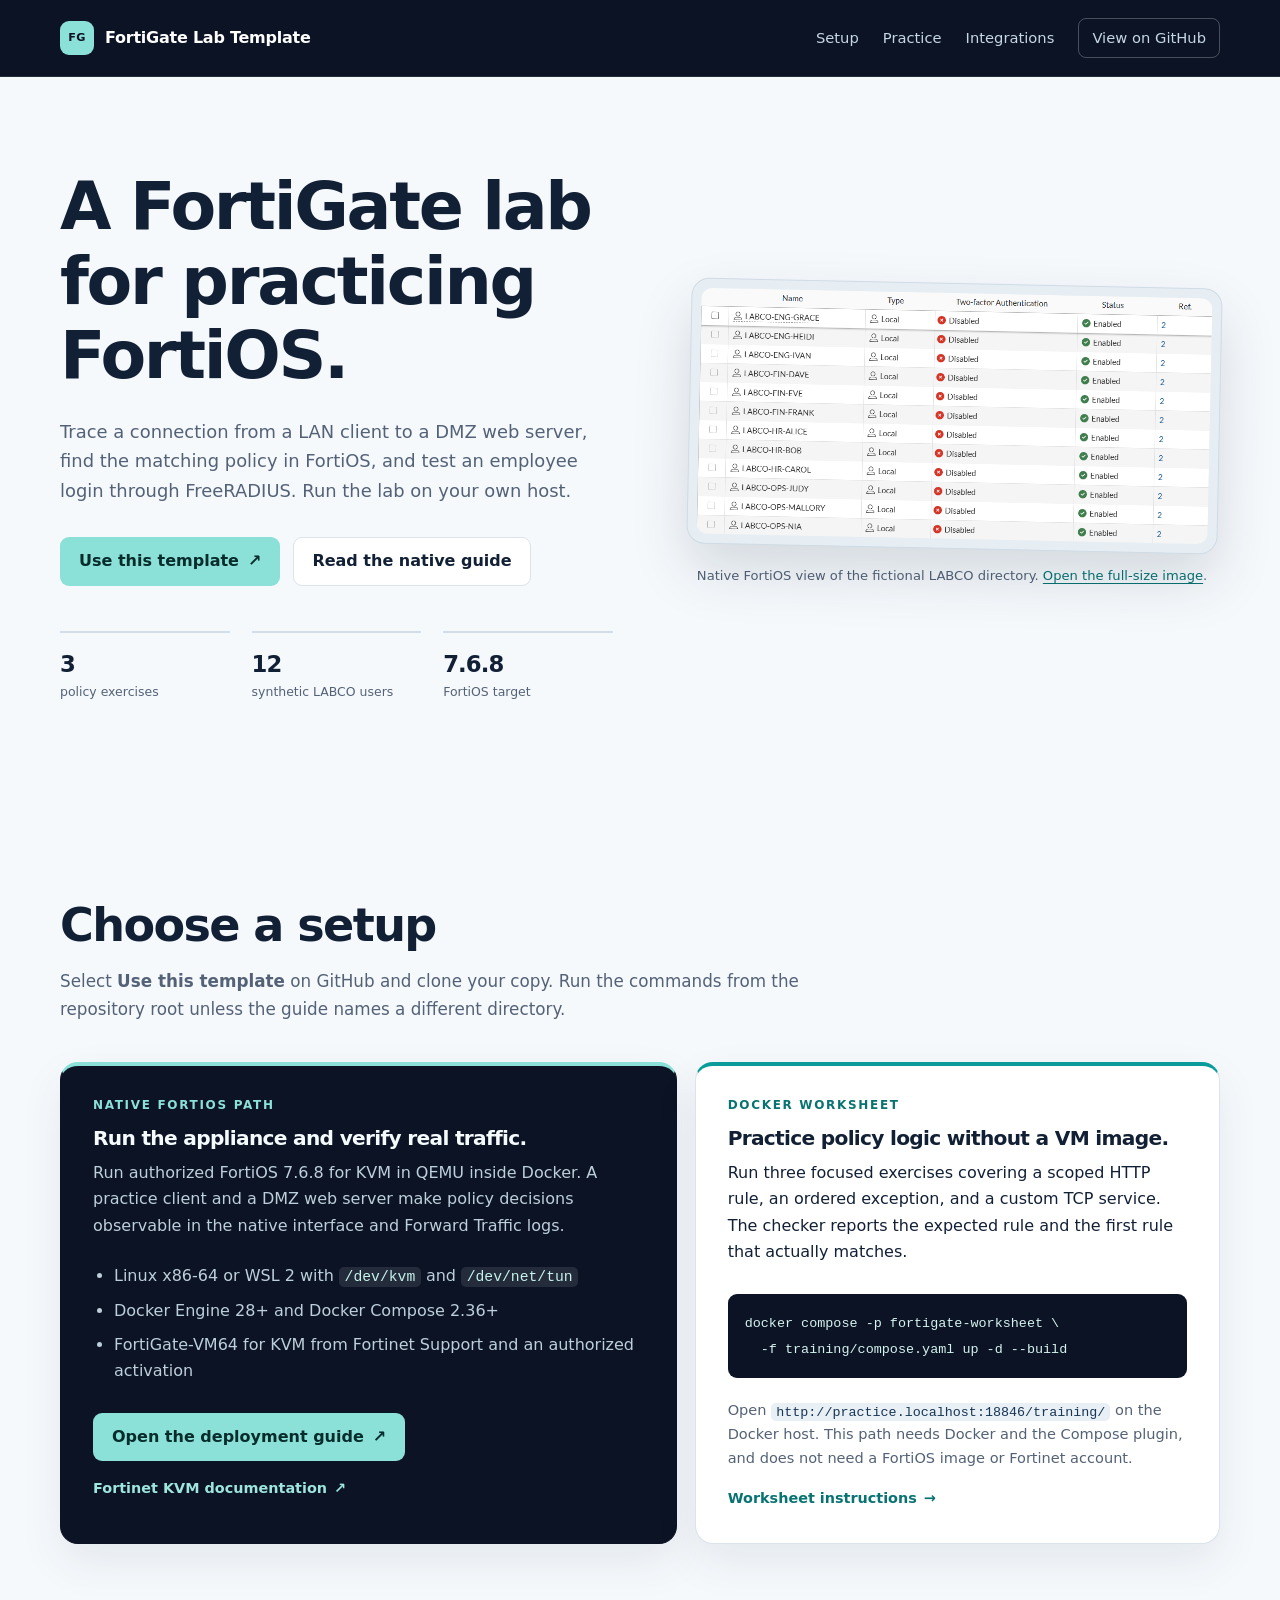
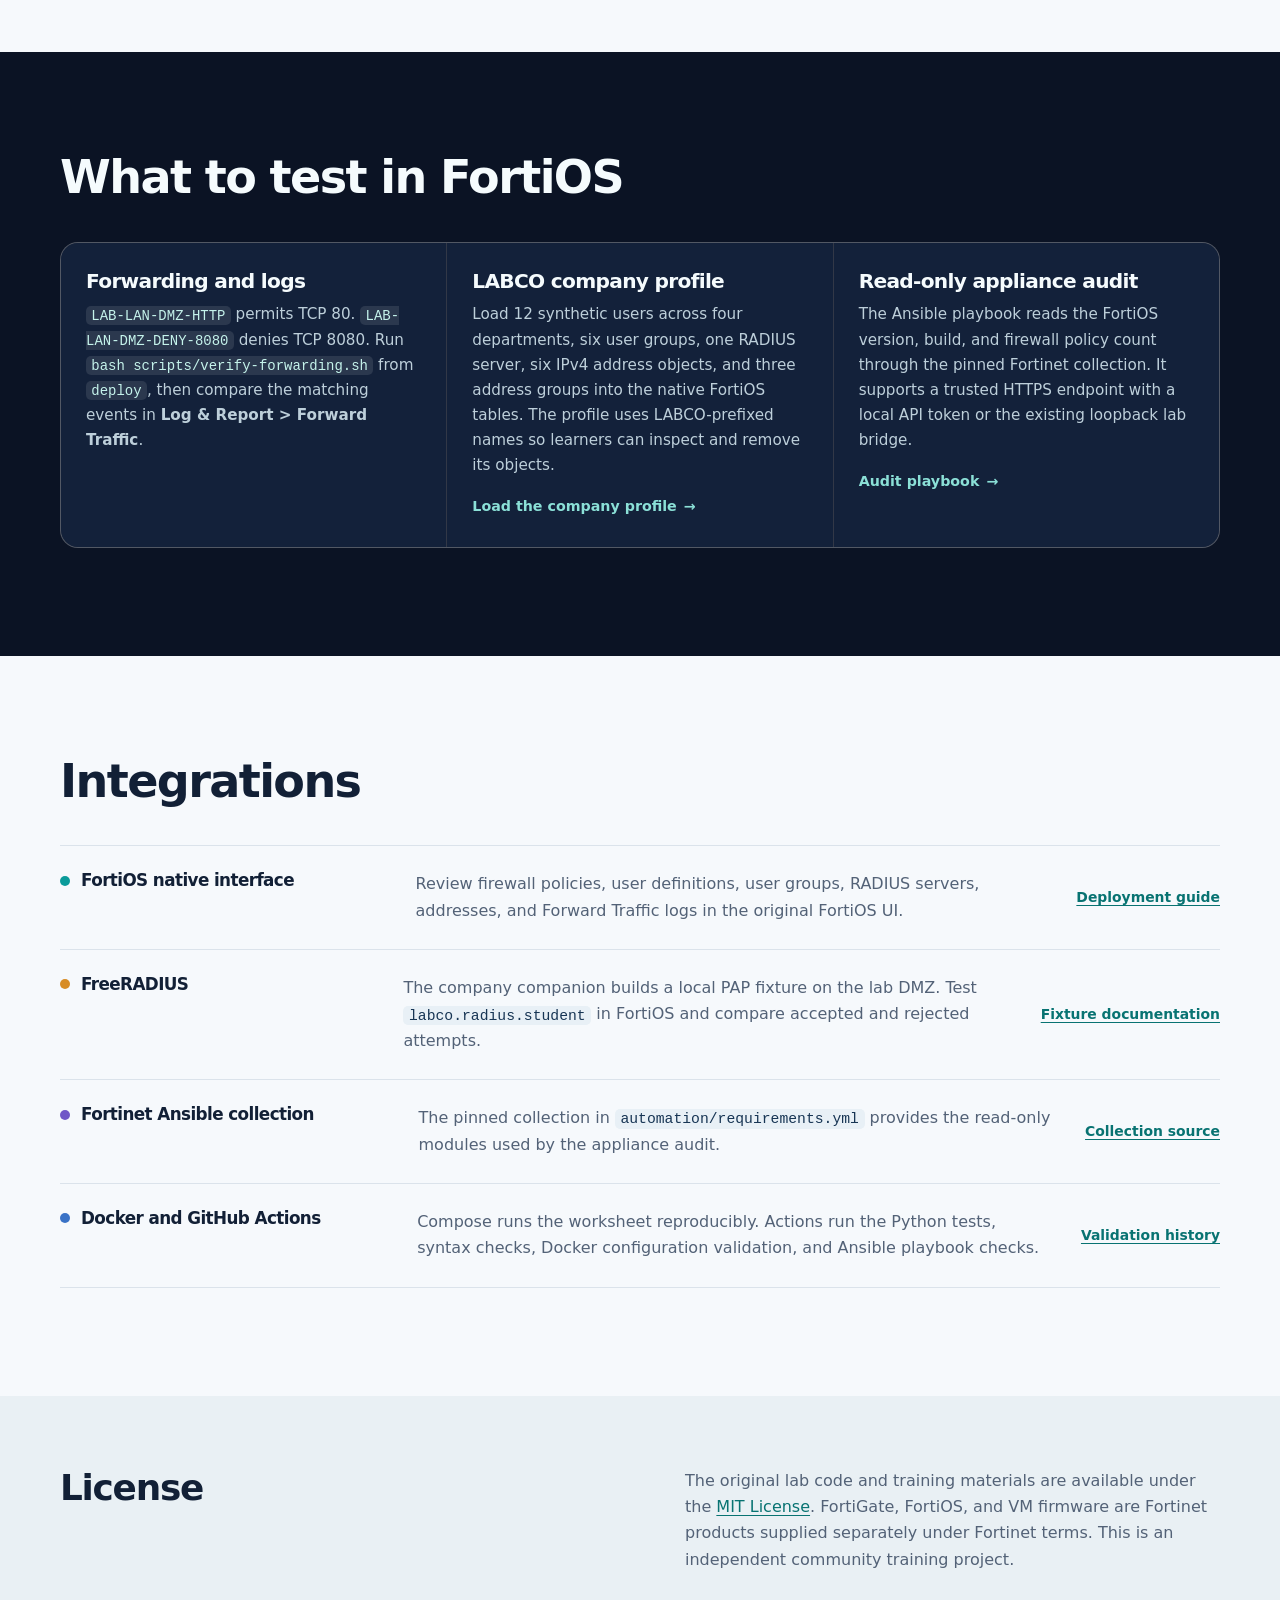
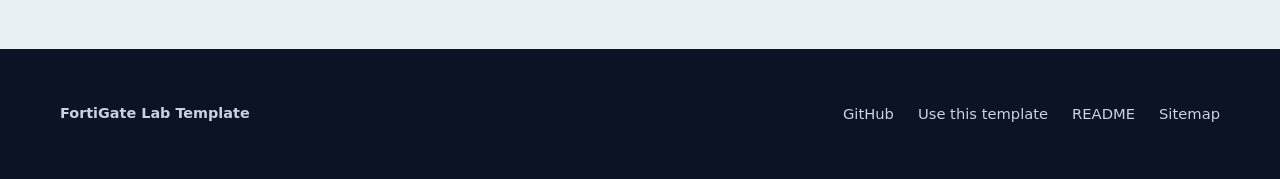
==== docs/index.html @ 2196d078 "Publish the FortiGate lab guide and integrate GitHub and web discovery" ====
<!doctype html>
<html lang="en">
<head>
  <meta charset="utf-8">
  <meta name="viewport" content="width=device-width, initial-scale=1">
  <meta name="description" content="A reusable FortiGate and FortiOS lab for practicing firewall policies, traffic logs, RADIUS authentication, and read-only Ansible auditing.">
  <meta name="robots" content="index,follow">
  <meta name="theme-color" content="#0b1324">
  <link rel="canonical" href="https://ibondarenko1.github.io/fortigate-lab-template/">
  <meta property="og:type" content="website">
  <meta property="og:site_name" content="FortiGate Lab Template">
  <meta property="og:title" content="FortiGate Lab Template | FortiOS practice environment">
  <meta property="og:description" content="Practice FortiOS firewall policy, forwarding logs, RADIUS authentication, and read-only Ansible auditing in a reusable open lab.">
  <meta property="og:url" content="https://ibondarenko1.github.io/fortigate-lab-template/">
  <meta property="og:image" content="https://ibondarenko1.github.io/fortigate-lab-template/lab-preview.png">
  <meta property="og:image:alt" content="Native FortiOS User Definition table showing synthetic LABCO users from four departments">
  <meta name="twitter:card" content="summary_large_image">
  <meta name="twitter:title" content="FortiGate Lab Template | FortiOS practice environment">
  <meta name="twitter:description" content="A reusable open lab for FortiOS policy, logging, RADIUS, and Ansible practice.">
  <meta name="twitter:image" content="https://ibondarenko1.github.io/fortigate-lab-template/lab-preview.png">
  <meta name="twitter:image:alt" content="Native FortiOS User Definition table showing synthetic LABCO users from four departments">
  <title>FortiGate Lab Template | FortiOS practice environment</title>
  <link rel="stylesheet" href="site.css">
  <script type="application/ld+json">
  {
    "@context": "https://schema.org",
    "@type": "LearningResource",
    "name": "FortiGate Lab Template",
    "description": "A reusable open lab for practicing FortiOS firewall policy, forwarding logs, RADIUS authentication, and read-only Ansible auditing.",
    "url": "https://ibondarenko1.github.io/fortigate-lab-template/",
    "image": "https://ibondarenko1.github.io/fortigate-lab-template/lab-preview.png",
    "learningResourceType": "Hands-on network security lab",
    "isAccessibleForFree": true,
    "inLanguage": "en",
    "license": "https://opensource.org/license/mit",
    "about": ["FortiGate", "FortiOS", "FortiGate-VM", "RADIUS", "Docker", "Ansible"],
    "sameAs": "https://github.com/ibondarenko1/fortigate-lab-template"
  }
  </script>
</head>
<body>
  <a class="skip-link" href="#main-content">Skip to content</a>
  <header class="site-header">
    <div class="shell nav-wrap">
      <a class="brand" href="./" aria-label="FortiGate Lab Template home">
        <span class="brand-mark" aria-hidden="true">FG</span>
        <span>FortiGate Lab Template</span>
      </a>
      <nav aria-label="Primary navigation">
        <a href="#setup">Setup</a>
        <a href="#practice">Practice</a>
        <a href="#integrations">Integrations</a>
        <a class="nav-github" href="https://github.com/ibondarenko1/fortigate-lab-template">View on GitHub</a>
      </nav>
    </div>
  </header>

  <main id="main-content">
    <section class="hero shell" aria-labelledby="hero-title">
      <div class="hero-copy">
        <h1 id="hero-title">A FortiGate lab for practicing FortiOS.</h1>
        <p class="hero-lede">Trace a connection from a LAN client to a DMZ web server, find the matching policy in FortiOS, and test an employee login through FreeRADIUS. Run the lab on your own host.</p>
        <div class="hero-actions">
          <a class="button button-primary" href="https://github.com/ibondarenko1/fortigate-lab-template/generate">Use this template <span aria-hidden="true">↗</span></a>
          <a class="button button-secondary" href="https://github.com/ibondarenko1/fortigate-lab-template/blob/main/deploy/README.md">Read the native guide</a>
        </div>
        <dl class="stats" aria-label="Lab facts">
          <div><dt>3</dt><dd>policy exercises</dd></div>
          <div><dt>12</dt><dd>synthetic LABCO users</dd></div>
          <div><dt>7.6.8</dt><dd>FortiOS target</dd></div>
        </dl>
      </div>
      <figure class="hero-figure">
        <a class="image-frame" href="lab-preview.png" target="_blank" rel="noopener">
          <img src="lab-preview.png" width="968" height="466" alt="Native FortiOS User Definition table showing synthetic LABCO users from Human Resources, Finance, Engineering, and Operations" loading="eager">
        </a>
        <figcaption>Native FortiOS view of the fictional LABCO directory. <a href="lab-preview.png" target="_blank" rel="noopener">Open the full-size image</a>.</figcaption>
      </figure>
    </section>

    <section id="setup" class="section shell" aria-labelledby="setup-title">
      <div class="section-heading">
        <h2 id="setup-title">Choose a setup</h2>
        <p>Select <strong>Use this template</strong> on GitHub and clone your copy. Run the commands from the repository root unless the guide names a different directory.</p>
      </div>
      <div class="setup-grid">
        <article class="setup-card setup-card-native">
          <p class="path-label">Native FortiOS path</p>
          <h3>Run the appliance and verify real traffic.</h3>
          <p>Run authorized FortiOS 7.6.8 for KVM in QEMU inside Docker. A practice client and a DMZ web server make policy decisions observable in the native interface and Forward Traffic logs.</p>
          <ul>
            <li>Linux x86-64 or WSL 2 with <code>/dev/kvm</code> and <code>/dev/net/tun</code></li>
            <li>Docker Engine 28+ and Docker Compose 2.36+</li>
            <li>FortiGate-VM64 for KVM from Fortinet Support and an authorized activation</li>
          </ul>
          <a class="button button-primary" href="https://github.com/ibondarenko1/fortigate-lab-template/blob/main/deploy/README.md">Open the deployment guide <span aria-hidden="true">↗</span></a>
          <a class="inline-link" href="https://docs.fortinet.com/document/fortigate-private-cloud/7.6.0/kvm-administration-guide/659352/deploying-the-fortigate-vm">Fortinet KVM documentation <span aria-hidden="true">↗</span></a>
        </article>
        <article class="setup-card">
          <p class="path-label">Docker worksheet</p>
          <h3>Practice policy logic without a VM image.</h3>
          <p>Run three focused exercises covering a scoped HTTP rule, an ordered exception, and a custom TCP service. The checker reports the expected rule and the first rule that actually matches.</p>
          <pre><code>docker compose -p fortigate-worksheet \
  -f training/compose.yaml up -d --build</code></pre>
          <p class="small-copy">Open <code>http://practice.localhost:18846/training/</code> on the Docker host. This path needs Docker and the Compose plugin, and does not need a FortiOS image or Fortinet account.</p>
          <a class="inline-link" href="https://github.com/ibondarenko1/fortigate-lab-template#try-the-worksheet">Worksheet instructions <span aria-hidden="true">→</span></a>
        </article>
      </div>
    </section>

    <section id="practice" class="section section-dark" aria-labelledby="practice-title">
      <div class="shell">
        <div class="section-heading section-heading-dark">
          <h2 id="practice-title">What to test in FortiOS</h2>
        </div>
        <div class="practice-grid">
          <article>
            <h3>Forwarding and logs</h3>
            <p><code>LAB-LAN-DMZ-HTTP</code> permits TCP 80. <code>LAB-LAN-DMZ-DENY-8080</code> denies TCP 8080. Run <code>bash scripts/verify-forwarding.sh</code> from <code>deploy</code>, then compare the matching events in <strong>Log &amp; Report &gt; Forward Traffic</strong>.</p>
          </article>
          <article>
            <h3>LABCO company profile</h3>
            <p>Load 12 synthetic users across four departments, six user groups, one RADIUS server, six IPv4 address objects, and three address groups into the native FortiOS tables. The profile uses LABCO-prefixed names so learners can inspect and remove its objects.</p>
            <a class="dark-link" href="https://github.com/ibondarenko1/fortigate-lab-template#load-a-company-into-fortios">Load the company profile <span aria-hidden="true">→</span></a>
          </article>
          <article>
            <h3>Read-only appliance audit</h3>
            <p>The Ansible playbook reads the FortiOS version, build, and firewall policy count through the pinned Fortinet collection. It supports a trusted HTTPS endpoint with a local API token or the existing loopback lab bridge.</p>
            <a class="dark-link" href="https://github.com/ibondarenko1/fortigate-lab-template/blob/main/automation/audit.yml">Audit playbook <span aria-hidden="true">→</span></a>
          </article>
        </div>
      </div>
    </section>

    <section id="integrations" class="section shell" aria-labelledby="integrations-title">
      <div class="section-heading">
        <h2 id="integrations-title">Integrations</h2>
      </div>
      <div class="integration-list">
        <article class="integration-row">
          <h3><span class="dot dot-teal" aria-hidden="true"></span>FortiOS native interface</h3>
          <p>Review firewall policies, user definitions, user groups, RADIUS servers, addresses, and Forward Traffic logs in the original FortiOS UI.</p>
          <a href="https://github.com/ibondarenko1/fortigate-lab-template/blob/main/deploy/README.md">Deployment guide</a>
        </article>
        <article class="integration-row">
          <h3><span class="dot dot-amber" aria-hidden="true"></span>FreeRADIUS</h3>
          <p>The company companion builds a local PAP fixture on the lab DMZ. Test <code>labco.radius.student</code> in FortiOS and compare accepted and rejected attempts.</p>
          <a href="https://github.com/ibondarenko1/fortigate-lab-template/blob/main/training/radius/README.md">Fixture documentation</a>
        </article>
        <article class="integration-row">
          <h3><span class="dot dot-violet" aria-hidden="true"></span>Fortinet Ansible collection</h3>
          <p>The pinned collection in <code>automation/requirements.yml</code> provides the read-only modules used by the appliance audit.</p>
          <a href="https://github.com/fortinet-ansible-dev/ansible-galaxy-fortios-collection">Collection source</a>
        </article>
        <article class="integration-row">
          <h3><span class="dot dot-blue" aria-hidden="true"></span>Docker and GitHub Actions</h3>
          <p>Compose runs the worksheet reproducibly. Actions run the Python tests, syntax checks, Docker configuration validation, and Ansible playbook checks.</p>
          <a href="https://github.com/ibondarenko1/fortigate-lab-template/actions">Validation history</a>
        </article>
      </div>
    </section>

    <section class="section terms-section" aria-labelledby="terms-title">
      <div class="shell terms-grid">
        <h2 id="terms-title">License</h2>
        <p>The original lab code and training materials are available under the <a href="https://github.com/ibondarenko1/fortigate-lab-template/blob/main/LICENSE">MIT License</a>. FortiGate, FortiOS, and VM firmware are Fortinet products supplied separately under Fortinet terms. This is an independent community training project.</p>
      </div>
    </section>
  </main>

  <footer class="site-footer">
    <div class="shell footer-wrap">
      <p><strong>FortiGate Lab Template</strong></p>
      <nav aria-label="Footer navigation">
        <a href="https://github.com/ibondarenko1/fortigate-lab-template">GitHub</a>
        <a href="https://github.com/ibondarenko1/fortigate-lab-template/generate">Use this template</a>
        <a href="https://github.com/ibondarenko1/fortigate-lab-template/blob/main/README.md">README</a>
        <a href="sitemap.xml">Sitemap</a>
      </nav>
    </div>
  </footer>
</body>
</html>
---- docs/site.css ----
:root {
  --ink: #122036;
  --muted: #536277;
  --line: #dbe3eb;
  --paper: #f6f9fc;
  --white: #fff;
  --navy: #0b1324;
  --navy-soft: #13213a;
  --teal: #0a9b9a;
  --teal-dark: #087372;
  --amber: #d78c25;
  --violet: #7056c7;
  --blue: #3972c6;
  --shadow: 0 18px 44px rgba(16, 36, 62, .08);
  --radius: 18px;
}

* { box-sizing: border-box; }
html { scroll-behavior: smooth; }
body {
  margin: 0;
  color: var(--ink);
  background: var(--paper);
  font-family: Inter, ui-sans-serif, system-ui, -apple-system, BlinkMacSystemFont, "Segoe UI", sans-serif;
  font-size: 16px;
  line-height: 1.65;
  text-rendering: optimizeLegibility;
}
a { color: var(--teal-dark); text-underline-offset: 3px; }
a:hover { color: #055856; }
code {
  padding: .12em .38em;
  border-radius: 5px;
  color: #173554;
  background: #e8f0f6;
  font: .92em/1.2 "SFMono-Regular", Consolas, "Liberation Mono", monospace;
}
.shell { width: min(1160px, calc(100% - 48px)); margin: 0 auto; }
.skip-link {
  position: absolute;
  top: -48px;
  left: 16px;
  z-index: 5;
  padding: 8px 14px;
  color: var(--white);
  background: var(--teal-dark);
  border-radius: 0 0 8px 8px;
}
.skip-link:focus { top: 0; }
.site-header { color: #edf5fa; background: var(--navy); border-bottom: 1px solid rgba(255,255,255,.1); }
.nav-wrap { display: flex; align-items: center; justify-content: space-between; min-height: 76px; gap: 28px; }
.brand { display: inline-flex; align-items: center; gap: 11px; color: #fff; font-weight: 760; letter-spacing: -.015em; text-decoration: none; white-space: nowrap; }
.brand:hover { color: #fff; }
.brand-mark {
  display: grid;
  width: 34px;
  height: 34px;
  place-items: center;
  color: var(--navy);
  background: #8be0d7;
  border-radius: 9px;
  font-size: .7rem;
  font-weight: 850;
  letter-spacing: .02em;
}
.site-header nav, .site-footer nav { display: flex; align-items: center; gap: 24px; }
.site-header nav a, .site-footer nav a { color: #c6d6e4; font-size: .92rem; text-decoration: none; }
.site-header nav a:hover, .site-footer nav a:hover { color: #fff; }
.nav-github { padding: 7px 13px; border: 1px solid rgba(255,255,255,.25); border-radius: 8px; }
.hero { display: grid; grid-template-columns: minmax(0, 1.02fr) minmax(360px, .98fr); align-items: center; gap: 76px; padding-top: 92px; padding-bottom: 100px; }
.hero-copy { max-width: 650px; }
h1, h2, h3, p { margin-top: 0; }
h1, h2, h3 { color: var(--ink); line-height: 1.12; letter-spacing: -.035em; }
h1 { max-width: 620px; margin-bottom: 24px; font-size: clamp(2.65rem, 5.2vw, 4.65rem); }
h2 { margin-bottom: 17px; font-size: clamp(2rem, 3.6vw, 3.15rem); }
h3 { margin-bottom: 10px; font-size: 1.26rem; }
.hero-lede { max-width: 610px; margin-bottom: 32px; color: var(--muted); font-size: 1.12rem; }
.hero-actions { display: flex; flex-wrap: wrap; gap: 13px; margin-bottom: 45px; }
.button {
  display: inline-flex;
  align-items: center;
  justify-content: center;
  gap: 9px;
  min-height: 46px;
  padding: 10px 18px;
  border: 1px solid transparent;
  border-radius: 9px;
  font-weight: 750;
  text-decoration: none;
  transition: transform .18s ease, background .18s ease, color .18s ease;
}
.button:hover { transform: translateY(-1px); }
.button-primary { color: #062c2c; background: #8be0d7; }
.button-primary:hover { color: #062c2c; background: #a3e9e0; }
.button-secondary { color: var(--ink); background: var(--white); border-color: var(--line); }
.button-secondary:hover { color: var(--ink); background: #eef5f8; }
.stats { display: grid; grid-template-columns: repeat(3, minmax(0, 1fr)); gap: 22px; margin: 0; }
.stats div { padding-top: 13px; border-top: 2px solid #d4dee8; }
.stats dt { color: var(--ink); font-size: 1.42rem; font-weight: 800; letter-spacing: -.04em; }
.stats dd { margin: 1px 0 0; color: var(--muted); font-size: .78rem; line-height: 1.25; }
.hero-figure { margin: 0; }
.image-frame {
  display: block;
  overflow: hidden;
  padding: 9px;
  background: #e7eef3;
  border: 1px solid #cfdbe5;
  border-radius: 18px;
  box-shadow: 0 26px 58px rgba(7, 28, 48, .14);
  transform: rotate(1.2deg);
}
.image-frame img { display: block; width: 100%; height: auto; border-radius: 11px; background: #dae5ec; }
figcaption { margin: 17px 8px 0; color: var(--muted); font-size: .82rem; line-height: 1.45; }
.section { padding-top: 100px; padding-bottom: 108px; }
.section-heading { max-width: 770px; margin-bottom: 38px; }
.section-heading p:last-child { margin-bottom: 0; color: var(--muted); font-size: 1.05rem; }
.setup-grid { display: grid; grid-template-columns: minmax(0, 1.08fr) minmax(0, .92fr); gap: 18px; align-items: stretch; }
.setup-card {
  min-width: 0;
  padding: 32px;
  background: var(--white);
  border: 1px solid var(--line);
  border-top: 4px solid var(--teal);
  border-radius: var(--radius);
  box-shadow: var(--shadow);
}
.setup-card .button { max-width: 100%; white-space: normal; text-align: center; }
.setup-card-native { color: #d9e8f1; background: var(--navy); border-color: var(--navy); border-top-color: #8be0d7; }
.setup-card-native h3 { color: #f5fbfd; }
.setup-card-native > p:not(.path-label), .setup-card-native li { color: #bdcfda; }
.setup-card-native code { color: #c5f3eb; background: rgba(255,255,255,.1); }
.path-label { margin-bottom: 14px; color: var(--teal-dark); font-size: .75rem; font-weight: 800; letter-spacing: .14em; line-height: 1.3; text-transform: uppercase; }
.setup-card-native .path-label { color: #8be0d7; }
.setup-card ul { margin: 24px 0 28px; padding-left: 21px; }
.setup-card li { margin-bottom: 8px; }
.setup-card .button { margin-bottom: 14px; }
.setup-card pre { margin-top: 28px; }
.inline-link { display: inline-flex; align-items: center; gap: 7px; font-size: .9rem; font-weight: 750; text-decoration: none; }
.inline-link:hover { gap: 10px; }
.setup-card-native .inline-link { color: #9de5dd; }
.small-copy { color: var(--muted); font-size: .91rem; }
.section-dark { color: #d9e8f1; background: var(--navy); }
.section-heading-dark { max-width: 700px; }
.section-dark h2, .section-dark h3 { color: #f5fbfd; }
.section-dark .section-heading p:last-child { color: #bdcfda; }
.practice-grid { display: grid; grid-template-columns: repeat(3, 1fr); gap: 1px; overflow: hidden; background: rgba(255,255,255,.16); border: 1px solid rgba(255,255,255,.16); border-radius: var(--radius); }
.practice-grid article { min-height: 225px; padding: 27px 25px; background: var(--navy-soft); }
.practice-grid p { color: #bdcfda; font-size: .95rem; }
.practice-grid code { color: #c5f3eb; background: rgba(255,255,255,.1); }
.dark-link { display: inline-flex; align-items: center; gap: 7px; color: #8be0d7; font-size: .89rem; font-weight: 750; text-decoration: none; }
.dark-link:hover { color: #d1f7f1; gap: 10px; }
.integration-list { border-top: 1px solid var(--line); }
.integration-row { display: grid; grid-template-columns: minmax(230px, .8fr) minmax(0, 1.55fr) auto; gap: 30px; align-items: start; padding: 25px 0; border-bottom: 1px solid var(--line); }
.integration-row h3 { display: flex; align-items: center; gap: 11px; margin: 0; font-size: 1.05rem; }
.integration-row p { margin: 0; color: var(--muted); }
.integration-row > a { align-self: center; font-size: .87rem; font-weight: 750; white-space: nowrap; }
.dot { display: inline-block; width: 10px; height: 10px; flex: 0 0 auto; border-radius: 50%; }
.dot-teal { background: var(--teal); }.dot-amber { background: var(--amber); }.dot-violet { background: var(--violet); }.dot-blue { background: var(--blue); }
.terms-section { padding-top: 72px; padding-bottom: 76px; background: #e9f0f4; }
.terms-grid { display: grid; grid-template-columns: minmax(0, 1fr) minmax(0, 1fr); gap: 90px; align-items: start; }
.terms-grid h2 { font-size: clamp(1.7rem, 2.8vw, 2.35rem); }
.terms-grid p { margin-bottom: 0; color: var(--muted); }
pre { overflow-x: auto; margin: 15px 0 20px; padding: 16px 17px; color: #d6f3ef; background: var(--navy); border-radius: 9px; }
pre code { padding: 0; color: inherit; background: transparent; font-size: .84rem; }
.site-footer { color: #c5d4e0; background: var(--navy); }
.footer-wrap { display: flex; align-items: center; justify-content: space-between; gap: 30px; min-height: 130px; }
.footer-wrap p { margin: 0; font-size: .9rem; line-height: 1.5; }
.footer-wrap p span { color: #8095a8; font-size: .82rem; }
.footer-wrap nav { flex-wrap: wrap; justify-content: flex-end; }
a:focus-visible, button:focus-visible { outline: 3px solid #e2aa47; outline-offset: 3px; border-radius: 4px; }
@media (max-width: 920px) {
  .hero { grid-template-columns: 1fr; gap: 44px; padding-top: 70px; }
  .hero-copy, .hero-figure { max-width: 720px; }
  .setup-grid { grid-template-columns: 1fr; }
  .practice-grid { grid-template-columns: 1fr; }
  .practice-grid article { min-height: auto; }
}
@media (max-width: 700px) {
  .shell { width: min(100% - 32px, 600px); }
  .nav-wrap { align-items: flex-start; flex-direction: column; padding: 18px 0; gap: 15px; }
  .site-header nav { flex-wrap: wrap; gap: 8px 17px; }
  .site-header nav a { font-size: .86rem; }
  h1 { font-size: clamp(2.4rem, 12vw, 3.55rem); }
  .hero { padding-bottom: 72px; }
  .stats { grid-template-columns: repeat(3, 1fr); gap: 12px; }
  .stats dt { font-size: 1.2rem; }
  .stats dd { font-size: .7rem; }
  .section { padding-top: 72px; padding-bottom: 76px; }
  .setup-card { padding: 26px 23px; }
  .integration-row { grid-template-columns: 1fr; gap: 9px; }
  .integration-row > a { align-self: start; }
  .terms-grid { grid-template-columns: 1fr; gap: 15px; }
  .terms-section { padding-top: 62px; padding-bottom: 66px; }
  .footer-wrap { align-items: flex-start; flex-direction: column; justify-content: center; padding: 28px 0; }
  .footer-wrap nav { justify-content: flex-start; gap: 13px 20px; }
}
@media (max-width: 430px) {
  .stats { grid-template-columns: 1fr; gap: 11px; }
  .stats div { display: flex; align-items: baseline; gap: 9px; }
  .stats dd { font-size: .76rem; }
  .hero-actions { align-items: stretch; flex-direction: column; }
  .hero-actions .button { width: 100%; }
  .small-copy code { overflow-wrap: anywhere; }
  pre code { white-space: pre-wrap; overflow-wrap: anywhere; }
}
@media (prefers-reduced-motion: reduce) {
  html { scroll-behavior: auto; }
  .button, .inline-link, .dark-link { transition: none; }
}
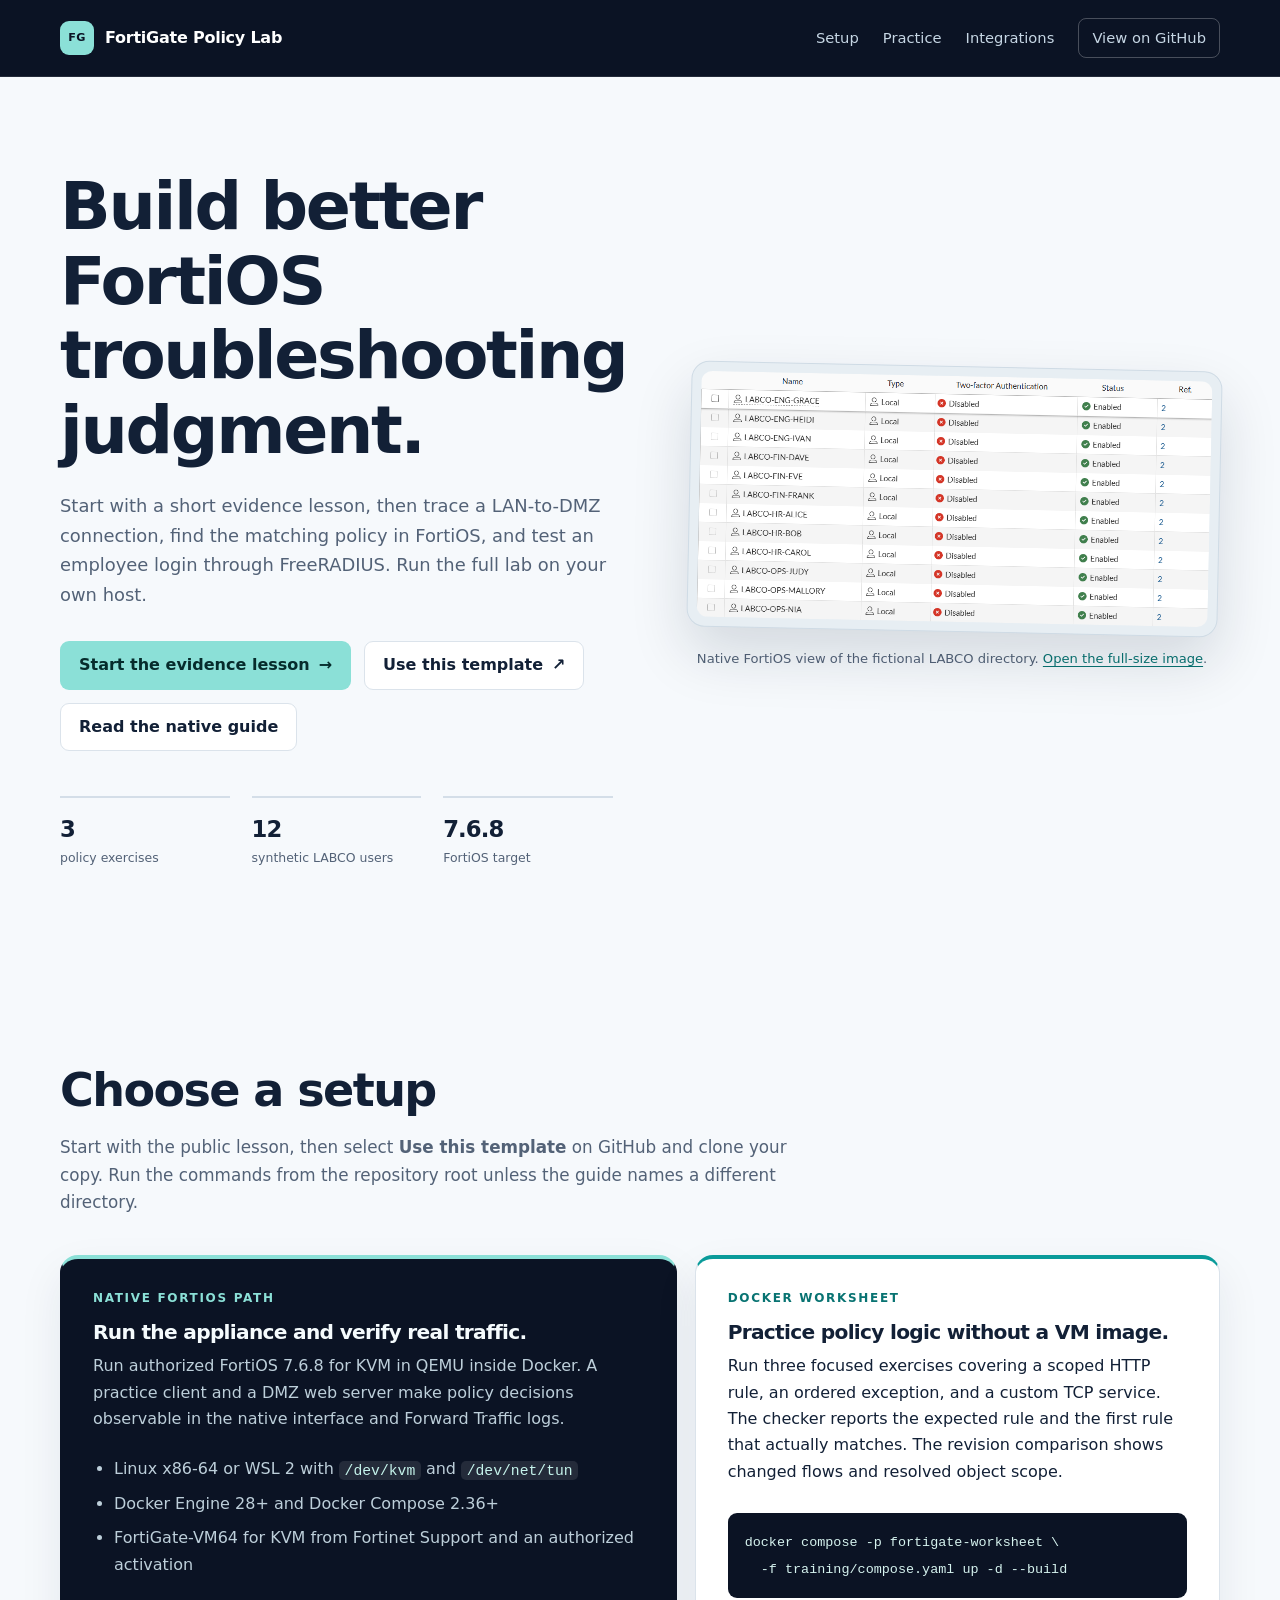
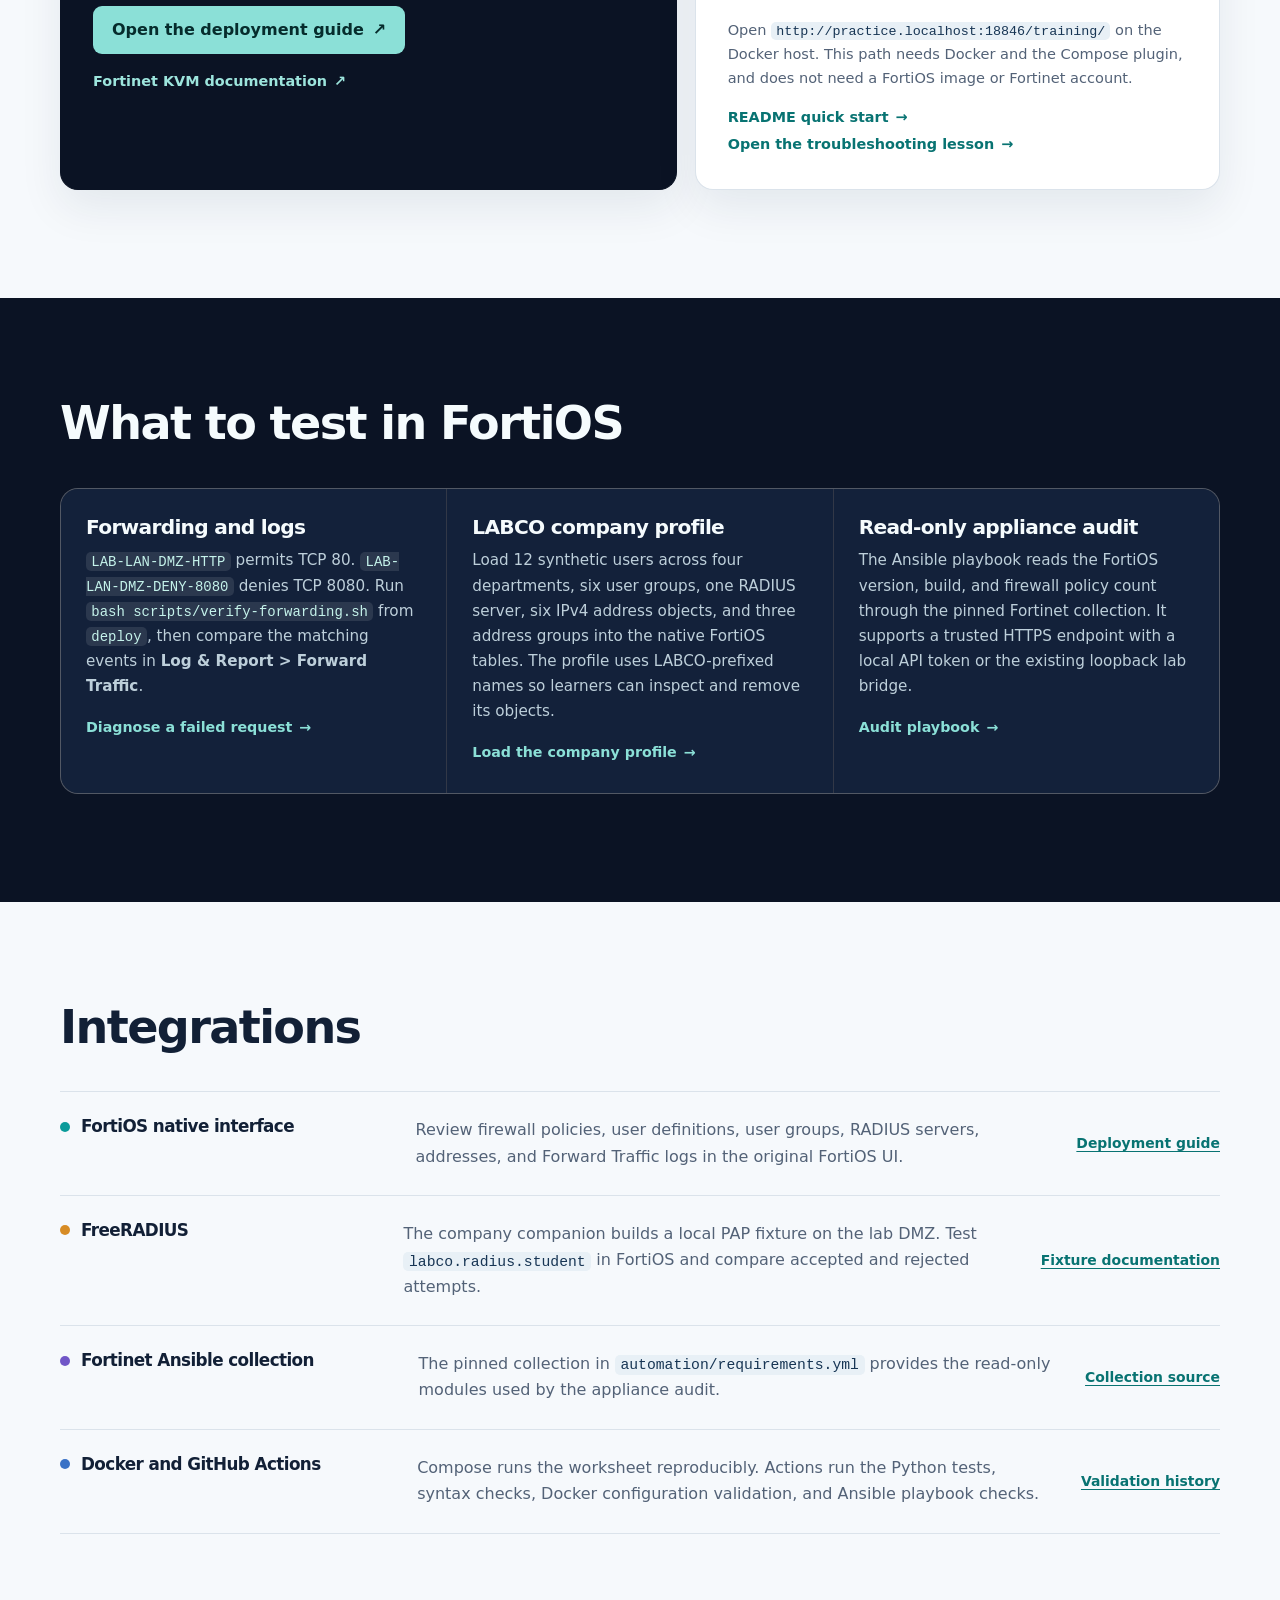
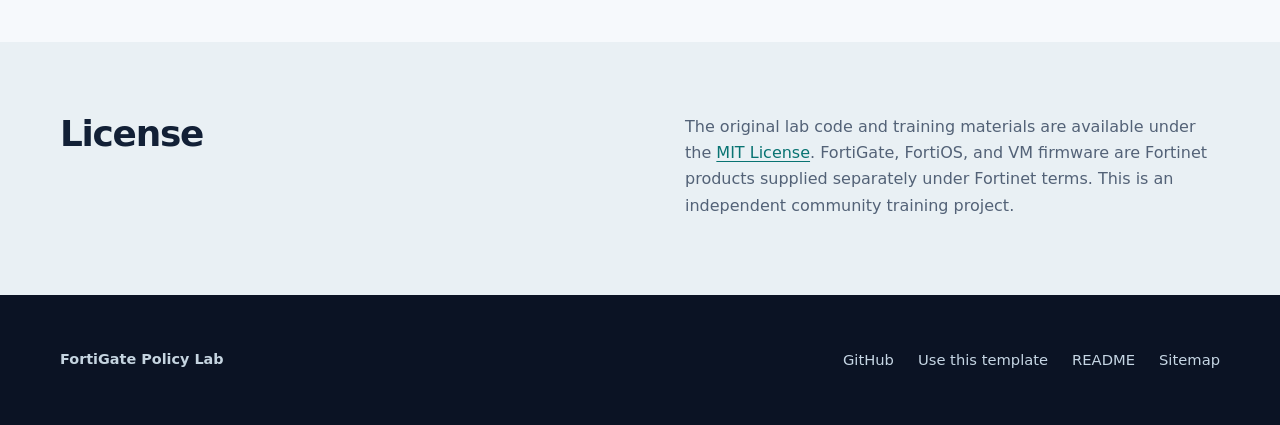
==== commit d8f36b28: "Make policy comparison and interactive evidence exercises available in the browser" ====
--- a/docs/index.html
+++ b/docs/index.html
@@ -3,30 +3,30 @@
 <head>
   <meta charset="utf-8">
   <meta name="viewport" content="width=device-width, initial-scale=1">
-  <meta name="description" content="A reusable FortiGate and FortiOS lab for practicing firewall policies, traffic logs, RADIUS authentication, and read-only Ansible auditing.">
+  <meta name="description" content="FortiGate Policy Lab: a reusable FortiOS practice environment with an interactive evidence lesson, firewall policy exercises, traffic logs, RADIUS authentication, and read-only Ansible auditing.">
   <meta name="robots" content="index,follow">
   <meta name="theme-color" content="#0b1324">
   <link rel="canonical" href="https://ibondarenko1.github.io/fortigate-lab-template/">
   <meta property="og:type" content="website">
-  <meta property="og:site_name" content="FortiGate Lab Template">
-  <meta property="og:title" content="FortiGate Lab Template | FortiOS practice environment">
-  <meta property="og:description" content="Practice FortiOS firewall policy, forwarding logs, RADIUS authentication, and read-only Ansible auditing in a reusable open lab.">
+  <meta property="og:site_name" content="FortiGate Policy Lab">
+  <meta property="og:title" content="FortiGate Policy Lab | FortiOS practice environment">
+  <meta property="og:description" content="Practice FortiOS evidence correlation, firewall policy, forwarding logs, RADIUS authentication, and read-only Ansible auditing in a reusable open lab.">
   <meta property="og:url" content="https://ibondarenko1.github.io/fortigate-lab-template/">
   <meta property="og:image" content="https://ibondarenko1.github.io/fortigate-lab-template/lab-preview.png">
   <meta property="og:image:alt" content="Native FortiOS User Definition table showing synthetic LABCO users from four departments">
   <meta name="twitter:card" content="summary_large_image">
-  <meta name="twitter:title" content="FortiGate Lab Template | FortiOS practice environment">
-  <meta name="twitter:description" content="A reusable open lab for FortiOS policy, logging, RADIUS, and Ansible practice.">
+  <meta name="twitter:title" content="FortiGate Policy Lab | FortiOS practice environment">
+  <meta name="twitter:description" content="A reusable open lab for FortiOS evidence correlation, policy, logging, RADIUS, and Ansible practice.">
   <meta name="twitter:image" content="https://ibondarenko1.github.io/fortigate-lab-template/lab-preview.png">
   <meta name="twitter:image:alt" content="Native FortiOS User Definition table showing synthetic LABCO users from four departments">
-  <title>FortiGate Lab Template | FortiOS practice environment</title>
+  <title>FortiGate Policy Lab | FortiOS practice environment</title>
   <link rel="stylesheet" href="site.css">
   <script type="application/ld+json">
   {
     "@context": "https://schema.org",
     "@type": "LearningResource",
-    "name": "FortiGate Lab Template",
-    "description": "A reusable open lab for practicing FortiOS firewall policy, forwarding logs, RADIUS authentication, and read-only Ansible auditing.",
+    "name": "FortiGate Policy Lab",
+    "description": "A reusable open lab for practicing FortiOS evidence correlation, firewall policy, forwarding logs, RADIUS authentication, and read-only Ansible auditing.",
     "url": "https://ibondarenko1.github.io/fortigate-lab-template/",
     "image": "https://ibondarenko1.github.io/fortigate-lab-template/lab-preview.png",
     "learningResourceType": "Hands-on network security lab",
@@ -42,9 +42,9 @@
   <a class="skip-link" href="#main-content">Skip to content</a>
   <header class="site-header">
     <div class="shell nav-wrap">
-      <a class="brand" href="./" aria-label="FortiGate Lab Template home">
+      <a class="brand" href="./" aria-label="FortiGate Policy Lab home">
         <span class="brand-mark" aria-hidden="true">FG</span>
-        <span>FortiGate Lab Template</span>
+        <span>FortiGate Policy Lab</span>
       </a>
       <nav aria-label="Primary navigation">
         <a href="#setup">Setup</a>
@@ -58,10 +58,11 @@
   <main id="main-content">
     <section class="hero shell" aria-labelledby="hero-title">
       <div class="hero-copy">
-        <h1 id="hero-title">A FortiGate lab for practicing FortiOS.</h1>
-        <p class="hero-lede">Trace a connection from a LAN client to a DMZ web server, find the matching policy in FortiOS, and test an employee login through FreeRADIUS. Run the lab on your own host.</p>
+        <h1 id="hero-title">Build better FortiOS troubleshooting judgment.</h1>
+        <p class="hero-lede">Start with a short evidence lesson, then trace a LAN-to-DMZ connection, find the matching policy in FortiOS, and test an employee login through FreeRADIUS. Run the full lab on your own host.</p>
         <div class="hero-actions">
-          <a class="button button-primary" href="https://github.com/ibondarenko1/fortigate-lab-template/generate">Use this template <span aria-hidden="true">↗</span></a>
+          <a class="button button-primary" href="lesson.html">Start the evidence lesson <span aria-hidden="true">→</span></a>
+          <a class="button button-secondary" href="https://github.com/ibondarenko1/fortigate-lab-template/generate">Use this template <span aria-hidden="true">↗</span></a>
           <a class="button button-secondary" href="https://github.com/ibondarenko1/fortigate-lab-template/blob/main/deploy/README.md">Read the native guide</a>
         </div>
         <dl class="stats" aria-label="Lab facts">
@@ -81,7 +82,7 @@
     <section id="setup" class="section shell" aria-labelledby="setup-title">
       <div class="section-heading">
         <h2 id="setup-title">Choose a setup</h2>
-        <p>Select <strong>Use this template</strong> on GitHub and clone your copy. Run the commands from the repository root unless the guide names a different directory.</p>
+        <p>Start with the public lesson, then select <strong>Use this template</strong> on GitHub and clone your copy. Run the commands from the repository root unless the guide names a different directory.</p>
       </div>
       <div class="setup-grid">
         <article class="setup-card setup-card-native">
@@ -99,11 +100,12 @@
         <article class="setup-card">
           <p class="path-label">Docker worksheet</p>
           <h3>Practice policy logic without a VM image.</h3>
-          <p>Run three focused exercises covering a scoped HTTP rule, an ordered exception, and a custom TCP service. The checker reports the expected rule and the first rule that actually matches.</p>
+          <p>Run three focused exercises covering a scoped HTTP rule, an ordered exception, and a custom TCP service. The checker reports the expected rule and the first rule that actually matches. The revision comparison shows changed flows and resolved object scope.</p>
           <pre><code>docker compose -p fortigate-worksheet \
   -f training/compose.yaml up -d --build</code></pre>
           <p class="small-copy">Open <code>http://practice.localhost:18846/training/</code> on the Docker host. This path needs Docker and the Compose plugin, and does not need a FortiOS image or Fortinet account.</p>
-          <a class="inline-link" href="https://github.com/ibondarenko1/fortigate-lab-template#try-the-worksheet">Worksheet instructions <span aria-hidden="true">→</span></a>
+          <a class="inline-link" href="https://github.com/ibondarenko1/fortigate-lab-template#try-the-worksheet">README quick start <span aria-hidden="true">→</span></a>
+          <a class="inline-link" href="lesson.html">Open the troubleshooting lesson <span aria-hidden="true">→</span></a>
         </article>
       </div>
     </section>
@@ -117,6 +119,7 @@
           <article>
             <h3>Forwarding and logs</h3>
             <p><code>LAB-LAN-DMZ-HTTP</code> permits TCP 80. <code>LAB-LAN-DMZ-DENY-8080</code> denies TCP 8080. Run <code>bash scripts/verify-forwarding.sh</code> from <code>deploy</code>, then compare the matching events in <strong>Log &amp; Report &gt; Forward Traffic</strong>.</p>
+            <a class="dark-link" href="lesson.html">Diagnose a failed request <span aria-hidden="true">→</span></a>
           </article>
           <article>
             <h3>LABCO company profile</h3>
@@ -170,7 +173,7 @@
 
   <footer class="site-footer">
     <div class="shell footer-wrap">
-      <p><strong>FortiGate Lab Template</strong></p>
+      <p><strong>FortiGate Policy Lab</strong></p>
       <nav aria-label="Footer navigation">
         <a href="https://github.com/ibondarenko1/fortigate-lab-template">GitHub</a>
         <a href="https://github.com/ibondarenko1/fortigate-lab-template/generate">Use this template</a>
--- a/docs/site.css
+++ b/docs/site.css
@@ -207,3 +207,42 @@
   html { scroll-behavior: auto; }
   .button, .inline-link, .dark-link { transition: none; }
 }
+
+.lesson-page { background: #f1f6f8; }
+.lesson-hero { padding: 92px 0 76px; color: #d9e8f1; background: var(--navy); }
+.lesson-hero-inner { max-width: 900px; }
+.lesson-hero h1 { max-width: 780px; margin-bottom: 22px; color: #f5fbfd; font-size: clamp(2.6rem, 6vw, 5rem); }
+.lesson-lede { max-width: 730px; margin-bottom: 28px; color: #bdcfda; font-size: 1.13rem; }
+.eyebrow { margin-bottom: 12px; color: var(--teal-dark); font-size: .74rem; font-weight: 800; letter-spacing: .14em; line-height: 1.3; text-transform: uppercase; }
+.lesson-hero .eyebrow { color: #8be0d7; }
+.lesson-meta { display: flex; flex-wrap: wrap; gap: 10px; }
+.lesson-meta span { padding: 7px 11px; border: 1px solid rgba(139,224,215,.25); border-radius: 6px; color: #d8f3ef; background: rgba(255,255,255,.06); font: .83rem "SFMono-Regular", Consolas, monospace; }
+.lesson-section { padding-top: 78px; padding-bottom: 95px; }
+.lesson-brief { display: grid; grid-template-columns: minmax(0, 1fr) 290px; gap: 40px; align-items: start; margin-bottom: 38px; }
+.lesson-brief h2 { margin-bottom: 14px; font-size: clamp(1.9rem, 3.6vw, 2.8rem); }
+.lesson-brief p { color: var(--muted); }
+.lesson-callout { display: grid; gap: 8px; padding: 18px 20px; border-left: 4px solid var(--amber); color: #8a6c36; background: #fffaf0; }
+.lesson-callout span { color: #9a845a; font-size: .9rem; }
+.lesson-cases { display: grid; gap: 18px; }
+.lesson-case { padding: 28px 30px 25px; border: 1px solid var(--line); border-radius: var(--radius); background: var(--white); box-shadow: var(--shadow); }
+.lesson-case h3 { margin-bottom: 16px; font-size: 1.35rem; }
+.evidence-list { display: grid; gap: 9px; margin: 0 0 22px; padding-left: 22px; color: var(--muted); }
+.evidence-list li::marker { color: var(--teal); }
+.answer-fieldset { display: grid; gap: 9px; margin: 0; padding: 0; border: 0; }
+.answer-fieldset legend { margin-bottom: 2px; color: var(--ink); font-weight: 750; }
+.answer-option { display: flex; align-items: center; gap: 10px; width: fit-content; padding: 7px 10px; border-radius: 6px; color: var(--muted); cursor: pointer; }
+.answer-option:hover { background: #f0f7f7; }
+.answer-option input { width: 17px; height: 17px; accent-color: var(--teal); }
+.lesson-actions { margin-top: 19px; }
+.lesson-result { margin-top: 18px; padding: 13px 15px; border-radius: 7px; font-size: .94rem; }
+.lesson-result-correct { color: #146d5c; background: #e9f8f3; border: 1px solid #b7e8dc; }
+.lesson-result-wrong { color: #91414f; background: #fff1f3; border: 1px solid #f0ccd3; }
+.lesson-result-warning { color: #8a6c36; background: #fff9eb; border: 1px solid #efdba9; }
+.lesson-score { margin-top: 28px; padding: 17px 20px; border: 1px solid #bfdeda; border-radius: 10px; color: #146d5c; background: #e9f8f3; font-weight: 750; }
+.lesson-footnote { margin: 23px 0 0; color: var(--muted); font-size: .86rem; }
+@media (max-width: 700px) {
+  .lesson-hero { padding-top: 66px; padding-bottom: 58px; }
+  .lesson-section { padding-top: 57px; padding-bottom: 72px; }
+  .lesson-brief { grid-template-columns: 1fr; gap: 12px; }
+  .lesson-case { padding: 23px 20px 21px; }
+}
